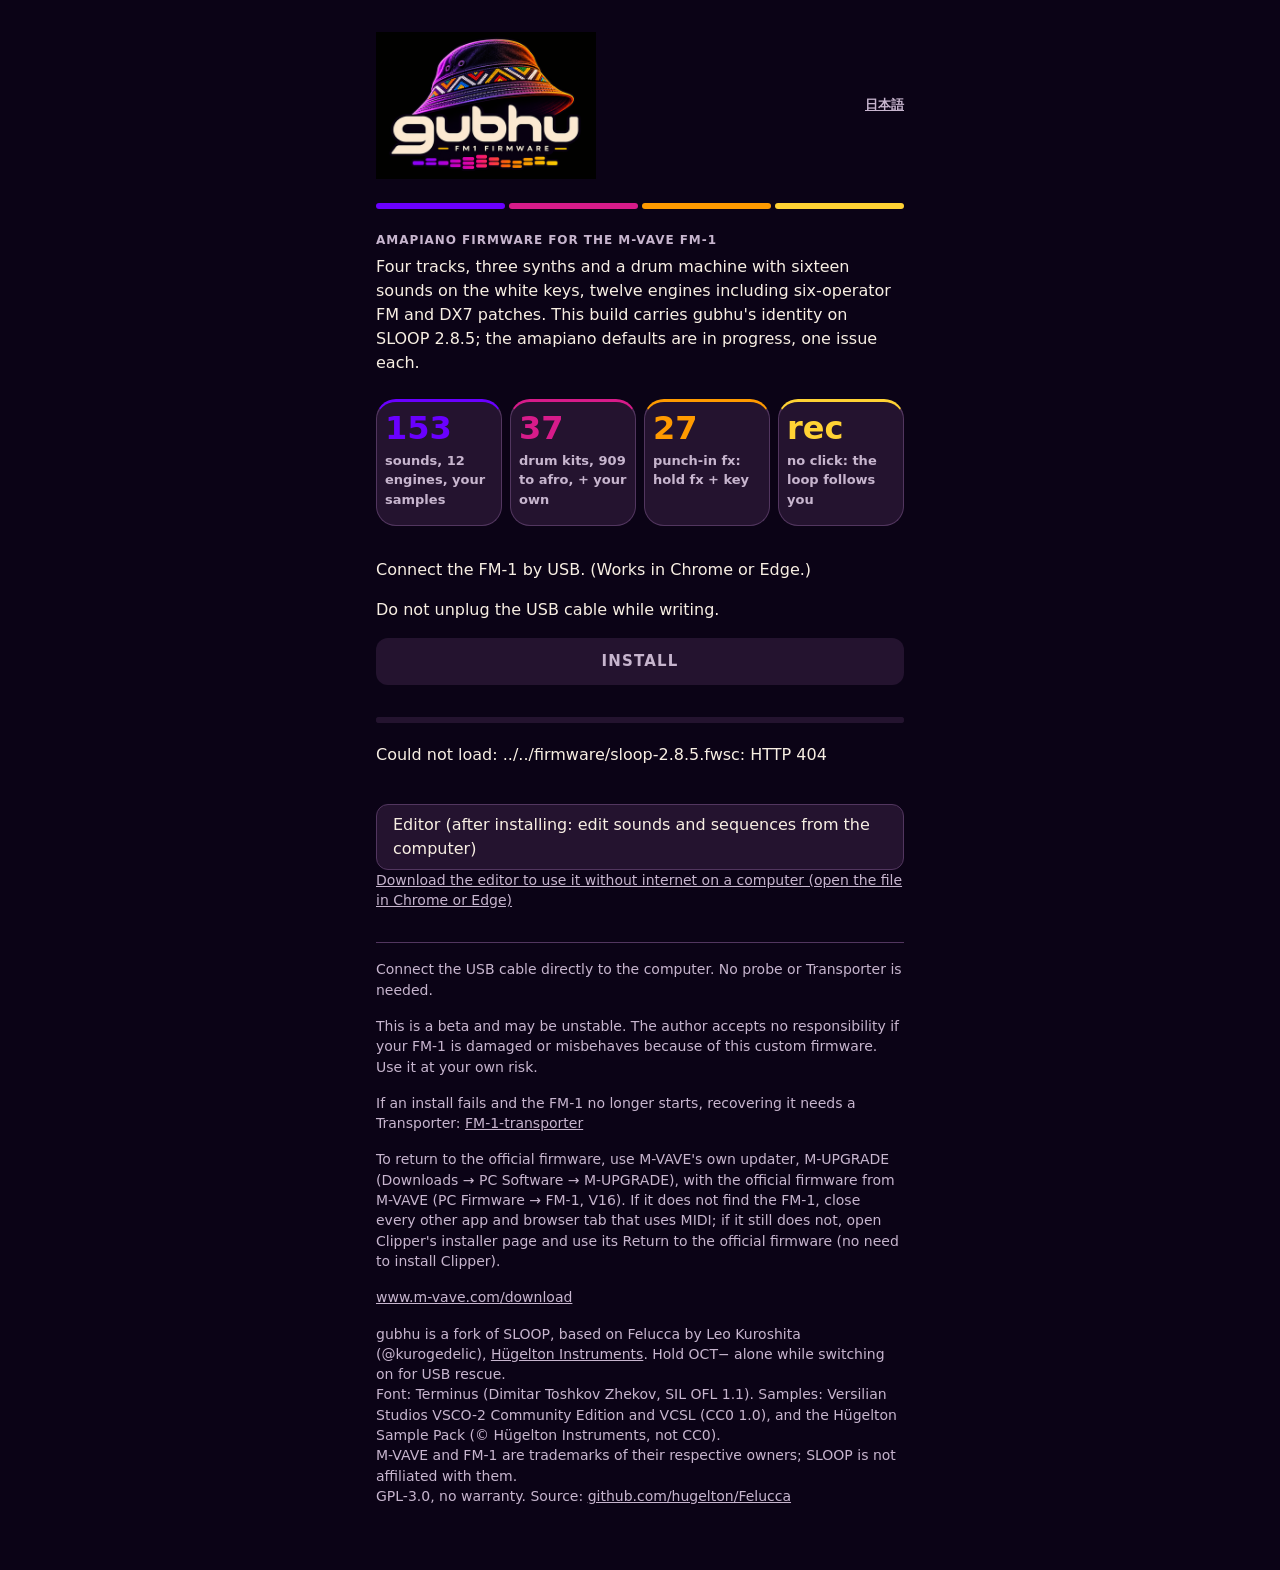
==== docs/webapp/installer/index.html @ ec26dfc2 "design: adopt DESIGN.md, compile its tokens into the site DESIGN.md becomes the source of truth for " ====
<!doctype html>
<!-- SPDX-License-Identifier: GPL-3.0-only
     Copyright (C) 2026 Leo Kuroshita (@kurogedelic), Hügelton Instruments -->
<html lang="en">
<head>
<meta charset="utf-8">
<meta name="viewport" content="width=device-width, initial-scale=1">
<title>gubhu installer</title>
<!--PWA--><link rel="manifest" href="../sloop.webmanifest"><meta name="theme-color" content="#0B0316"><link rel="icon" href="../icon-192.png"><!--/PWA-->
<style>
  /* Generated from DESIGN.md by tools/gen_tokens.py. Do not edit: edit DESIGN.md. */

:root {
  --color-primary: #6A00FF;
  --color-secondary: #D71B8A;
  --color-tertiary: #FF9A00;
  --color-neutral: #F8EFE3;
  --color-ink: #0B0316;
  --color-surface: #150B22;
  --color-surface-raised: #24132F;
  --color-surface-hover: #321844;
  --color-border: #52365F;
  --color-on-surface: #F8EFE3;
  --color-muted: #C7B5CE;
  --color-on-primary: #FFFFFF;
  --color-on-secondary: #FFFFFF;
  --color-on-tertiary: #0B0316;
  --color-fuchsia: #D71B8A;
  --color-sunset: #FF544E;
  --color-amber: #FF9A00;
  --color-maize: #FFD234;
  --color-turquoise: #25C5C4;
  --color-success: #50D3A5;
  --color-warning: #FFD234;
  --color-error: #FF6969;
  --color-focus: #FFD234;
  --color-light-surface: #F8EFE3;
  --color-light-on-surface: #0B0316;
  --color-light-muted: #54445D;
  --type-display-family: "Exo 2", ui-sans-serif, system-ui, -apple-system, "Segoe UI", sans-serif;
  --type-display-size: 48px;
  --type-display-weight: 800;
  --type-display-leading: 1.05;
  --type-display-tracking: -0.025em;
  --type-headline-lg-family: "Exo 2", ui-sans-serif, system-ui, -apple-system, "Segoe UI", sans-serif;
  --type-headline-lg-size: 32px;
  --type-headline-lg-weight: 700;
  --type-headline-lg-leading: 1.15;
  --type-headline-md-family: "Exo 2", ui-sans-serif, system-ui, -apple-system, "Segoe UI", sans-serif;
  --type-headline-md-size: 24px;
  --type-headline-md-weight: 700;
  --type-headline-md-leading: 1.2;
  --type-body-md-family: "Inter", ui-sans-serif, system-ui, -apple-system, "Segoe UI", sans-serif;
  --type-body-md-size: 16px;
  --type-body-md-weight: 400;
  --type-body-md-leading: 1.5;
  --type-body-sm-family: "Inter", ui-sans-serif, system-ui, -apple-system, "Segoe UI", sans-serif;
  --type-body-sm-size: 14px;
  --type-body-sm-weight: 400;
  --type-body-sm-leading: 1.45;
  --type-label-md-family: "Inter", ui-sans-serif, system-ui, -apple-system, "Segoe UI", sans-serif;
  --type-label-md-size: 13px;
  --type-label-md-weight: 600;
  --type-label-md-leading: 1.3;
  --type-telemetry-family: "JetBrains Mono", ui-monospace, SFMono-Regular, Menlo, monospace;
  --type-telemetry-size: 14px;
  --type-telemetry-weight: 500;
  --type-telemetry-leading: 1.3;
  --type-hardware-label-family: "Exo 2", ui-sans-serif, system-ui, -apple-system, "Segoe UI", sans-serif;
  --type-hardware-label-size: 12px;
  --type-hardware-label-weight: 700;
  --type-hardware-label-leading: 1.2;
  --type-hardware-label-tracking: 0.08em;
  --rounded-none: 0px;
  --rounded-xs: 4px;
  --rounded-sm: 8px;
  --rounded-md: 12px;
  --rounded-lg: 20px;
  --rounded-xl: 28px;
  --rounded-full: 999px;
  --space-none: 0px;
  --space-xs: 4px;
  --space-sm: 8px;
  --space-md: 16px;
  --space-lg: 24px;
  --space-xl: 32px;
  --space-xxl: 48px;
}

.t-display {
  font-family: var(--type-display-family);
  font-size: var(--type-display-size);
  font-weight: var(--type-display-weight);
  line-height: var(--type-display-leading);
  letter-spacing: var(--type-display-tracking);
}

.t-headline-lg {
  font-family: var(--type-headline-lg-family);
  font-size: var(--type-headline-lg-size);
  font-weight: var(--type-headline-lg-weight);
  line-height: var(--type-headline-lg-leading);
}

.t-headline-md {
  font-family: var(--type-headline-md-family);
  font-size: var(--type-headline-md-size);
  font-weight: var(--type-headline-md-weight);
  line-height: var(--type-headline-md-leading);
}

.t-body-md {
  font-family: var(--type-body-md-family);
  font-size: var(--type-body-md-size);
  font-weight: var(--type-body-md-weight);
  line-height: var(--type-body-md-leading);
}

.t-body-sm {
  font-family: var(--type-body-sm-family);
  font-size: var(--type-body-sm-size);
  font-weight: var(--type-body-sm-weight);
  line-height: var(--type-body-sm-leading);
}

.t-label-md {
  font-family: var(--type-label-md-family);
  font-size: var(--type-label-md-size);
  font-weight: var(--type-label-md-weight);
  line-height: var(--type-label-md-leading);
}

.t-telemetry {
  font-family: var(--type-telemetry-family);
  font-size: var(--type-telemetry-size);
  font-weight: var(--type-telemetry-weight);
  line-height: var(--type-telemetry-leading);
}

.t-hardware-label {
  font-family: var(--type-hardware-label-family);
  font-size: var(--type-hardware-label-size);
  font-weight: var(--type-hardware-label-weight);
  line-height: var(--type-hardware-label-leading);
  letter-spacing: var(--type-hardware-label-tracking);
}

.g-app-shell {
  background-color: #0B0316;
  color: #F8EFE3;
}

.g-panel {
  background-color: #150B22;
  color: #F8EFE3;
  border-color: #52365F;
  border-radius: 20px;
}

.g-button-primary {
  background-color: #6A00FF;
  color: #FFFFFF;
  border-radius: 12px;
}

.g-button-secondary {
  background-color: #24132F;
  color: #F8EFE3;
  border-radius: 12px;
}

.g-button-warm {
  background-color: #FFD234;
  color: #0B0316;
  border-radius: 12px;
}

.g-active-step {
  background-color: #FFD234;
  color: #0B0316;
  border-radius: 4px;
}

.g-inactive-step {
  background-color: #24132F;
  color: #F8EFE3;
  border-radius: 4px;
}

.g-status-error {
  background-color: #FF6969;
  color: #0B0316;
}

.g-light-panel {
  background-color: #F8EFE3;
  color: #0B0316;
}

  /* gubhu installer. Every colour, radius and type step comes from DESIGN.md through web/tokens.css
     (tools/gen_tokens.py). This block only names them for this page and sets layout. */
  :root { --bg: var(--color-ink); --fg: var(--color-on-surface); --dim: var(--color-muted);
          --tile: var(--color-surface-raised); --line: var(--color-border);
          --blue: var(--color-primary); --green: var(--color-secondary);
          --yellow: var(--color-tertiary); --orange: var(--color-maize); --red: var(--color-error); }
  :root[data-theme="light"] { --bg: var(--color-light-surface); --fg: var(--color-light-on-surface);
          --dim: var(--color-light-muted); --line: var(--color-light-muted);
          --tile: var(--color-light-surface);
          --tile: color-mix(in srgb, var(--color-light-on-surface) 7%, var(--color-light-surface)); }
  /* Light mode keeps the accent on the border, not on the number: amber and maize are
     decorative there, and neither reaches AA as text on ivory. */
  :root[data-theme="light"] .tile b { color: var(--fg); }
  :root[data-theme="light"] :focus-visible { outline-color: var(--color-primary); }
  * { box-sizing: border-box; }
  body { margin: 0; background: var(--bg); color: var(--fg);
         font-family: var(--type-body-md-family); font-size: var(--type-body-md-size);
         font-weight: var(--type-body-md-weight); line-height: var(--type-body-md-leading); }
  main { max-width: 560px; margin: 0 auto; padding: var(--space-xl) var(--space-md) var(--space-xxl); }
  .top { display: flex; align-items: center; justify-content: space-between; gap: var(--space-md); }
  .logo img { display: block; width: 220px; height: auto; }
  .lang { font-family: var(--type-label-md-family); font-size: var(--type-label-md-size);
          font-weight: var(--type-label-md-weight); color: var(--dim); cursor: pointer;
          text-decoration: underline; background: none; border: 0; padding: 0; text-transform: lowercase; }
  .strip { display: flex; gap: var(--space-xs); height: 6px; margin: var(--space-lg) 0 var(--space-lg); }
  .strip i { flex: 1; border-radius: var(--rounded-full); }
  .strip i:nth-child(1) { background: var(--blue); } .strip i:nth-child(2) { background: var(--green); }
  .strip i:nth-child(3) { background: var(--yellow); } .strip i:nth-child(4) { background: var(--orange); }
  h1 { font-family: var(--type-hardware-label-family); font-size: var(--type-hardware-label-size);
       font-weight: var(--type-hardware-label-weight); line-height: var(--type-hardware-label-leading);
       letter-spacing: var(--type-hardware-label-tracking); text-transform: uppercase;
       color: var(--dim); margin: 0 0 var(--space-sm); }
  .lead { font-size: var(--type-body-md-size); line-height: var(--type-body-md-leading);
          margin: 0 0 var(--space-lg); }
  .tiles { display: grid; grid-template-columns: repeat(4, 1fr); gap: var(--space-sm); margin: 0 0 var(--space-xl); }
  .tile { background: var(--tile); border: 1px solid var(--line); border-top: 3px solid var(--c);
          border-radius: var(--rounded-lg); padding: var(--space-sm) var(--space-sm) var(--space-md);
          min-height: 96px; }
  .tile b { display: block; font-family: var(--type-headline-lg-family); font-size: var(--type-headline-lg-size);
            font-weight: var(--type-headline-lg-weight); line-height: var(--type-headline-lg-leading); color: var(--c); }
  .tile span { display: block; font-family: var(--type-label-md-family); font-size: var(--type-label-md-size);
               font-weight: var(--type-label-md-weight); color: var(--dim); text-transform: lowercase;
               margin-top: var(--space-xs); }
  p { margin: 0 0 var(--space-md); }
  button#go { font-family: var(--type-hardware-label-family); font-size: 15px;
              font-weight: var(--type-hardware-label-weight); line-height: 1;
              background: var(--color-primary); color: var(--color-on-primary); border: 0;
              border-radius: var(--rounded-md); padding: var(--space-md) 0; width: 100%;
              cursor: pointer; letter-spacing: .08em; text-transform: uppercase; }
  button#go:disabled { background: var(--tile); color: var(--dim); cursor: default; }
  #status { margin-top: var(--space-md); min-height: 1.6em; font-variant-numeric: tabular-nums; }
  .small { color: var(--dim); font-size: var(--type-body-sm-size); line-height: var(--type-body-sm-leading); }
  .small a, a { color: inherit; }
  :focus-visible { outline: 2px solid var(--color-focus); outline-offset: 2px; }
  progress { -webkit-appearance: none; appearance: none; width: 100%; height: 6px;
             margin-top: var(--space-md); border: 0; border-radius: var(--rounded-full); background: var(--tile); }
  progress::-webkit-progress-bar { background: var(--tile); border-radius: var(--rounded-full); }
  progress::-webkit-progress-value { background: var(--color-primary); border-radius: var(--rounded-full); }
  progress::-moz-progress-bar { background: var(--color-primary); border-radius: var(--rounded-full); }
  pre { color: var(--dim); font-family: var(--type-telemetry-family); font-size: 11px; white-space: pre-wrap;
        margin-top: var(--space-sm); max-height: 160px; overflow: auto; }
  hr { border: 0; border-top: 1px solid var(--line); margin: var(--space-xl) 0 var(--space-md); }
  [hidden] { display: none !important; }
  button.ed { font: inherit; color: var(--fg); border: 0; cursor: pointer; }
  .ed { display: inline-block; margin: var(--space-sm) 0 0; padding: var(--space-sm) var(--space-md);
        background: var(--tile); border: 1px solid var(--line); border-radius: var(--rounded-md);
        text-decoration: none; }
  details { margin: var(--space-lg) 0 0; } summary { cursor: pointer; font-weight: 600; }
  button#stock-go { font-family: var(--type-label-md-family); font-size: var(--type-body-sm-size);
                    line-height: 1; font-weight: var(--type-label-md-weight); background: var(--tile);
                    color: var(--fg); border: 1px solid var(--line); border-radius: var(--rounded-md);
                    padding: var(--space-sm) var(--space-md); cursor: pointer; }
  button#stock-go:disabled { color: var(--dim); cursor: default; }
  @media (max-width: 560px) { .tiles { grid-template-columns: repeat(2, 1fr); } .logo img { width: 190px; } }
</style>
</head>
<body>
<main>
  <div class="top"><div class="logo"><img src="[data-uri]" alt="gubhu" width="480" height="320"></div><button class="lang" id="lang"></button></div>
  <div class="strip"><i></i><i></i><i></i><i></i></div>
  
  
  <h1>Amapiano firmware for the M-VAVE FM-1</h1>
  <p class="lead">Four tracks, three synths and a drum machine with sixteen sounds on the white keys, twelve engines including six-operator FM and DX7 patches. This build carries gubhu's identity on SLOOP 2.8.5; the amapiano defaults are in progress, one issue each.</p>
  <div class="tiles">
    <div class="tile" style="--c: var(--blue)"><b>153</b><span>sounds, 12 engines, your samples</span></div>
    <div class="tile" style="--c: var(--green)"><b>37</b><span>drum kits, 909 to afro, + your own</span></div>
    <div class="tile" style="--c: var(--yellow)"><b>27</b><span>punch-in fx: hold fx + key</span></div>
    <div class="tile" style="--c: var(--orange)"><b>rec</b><span>no click: the loop follows you</span></div>
  </div>
  <p data-t="intro"></p>
  <p data-t="warn"></p>
  <p><button id="go" disabled data-t="install"></button></p>
  <progress id="bar" max="100" value="0"></progress>
  <p id="status"></p>
  <pre id="log"></pre>
  <a class="ed" href="../editor/" data-t="editor"></a>
  <p class="small"><a href="../editor/sloop-editor.html" download="sloop-editor-2.8.5.html" data-t="edOffline"></a></p>
  <p><button id="app" class="ed" hidden data-t="appInstall"></button></p>
  <hr>
  <p class="small" data-t="direct"></p>
  <p class="small" data-t="beta"></p>
  <p class="small"><span data-t="brick"></span>
    <a href="https://github.com/kurogedelic/FM-1-transporter" target="_blank" rel="noopener">FM-1-transporter</a></p>
  <p class="small" data-t="back"></p>
  <p class="small"><a href="https://www.m-vave.com/download" target="_blank" rel="noopener">www.m-vave.com/download</a></p>
  <p class="small">gubhu is a fork of SLOOP, based on Felucca by Leo Kuroshita (@kurogedelic), <a href="https://hugelton.com" target="_blank" rel="noopener">Hügelton Instruments</a>.
    Hold OCT− alone while switching on for USB rescue.<br>
    Font: Terminus (Dimitar Toshkov Zhekov, SIL OFL 1.1). Samples: Versilian Studios VSCO-2 Community Edition and VCSL (CC0 1.0), and the Hügelton Sample Pack (© Hügelton Instruments, not CC0).<br>
    M-VAVE and FM-1 are trademarks of their respective owners; SLOOP is not affiliated with them.<br>
    <span data-t="license"></span> <a href="https://github.com/hugelton/Felucca" target="_blank" rel="noopener">github.com/hugelton/Felucca</a></p>
</main>
<script type="module">
// SPDX-License-Identifier: GPL-3.0-only
// Copyright (C) 2026 Leo Kuroshita (@kurogedelic), Hügelton Instruments
//
// FM-1 .fwsc packages in the browser: the package identity and the image the
// device reads during an update.

const BLOCKS = 20, BLK = 0x30, KEEP = 0x2F;

// the package identity ("FM-1_904"): one marker byte after each of the first 20 blocks
function productOf(fwsc) {
  if (fwsc.length < BLOCKS * BLK) throw new Error("not an FM-1 package (too short)");
  let s = "";
  for (let i = 0; i < BLOCKS; i++) {
    const m = fwsc[i * BLK + KEEP];
    if (m !== 0x7D) s += String.fromCharCode((m - i - 1) & 0xFF);
  }
  return s;
}

// the image the device addresses during an update: the .fwsc without the 20 marker bytes
function logicalImage(fwsc) {
  const out = new Uint8Array(fwsc.length - BLOCKS);
  for (let i = 0; i < BLOCKS; i++) out.set(fwsc.subarray(i * BLK, i * BLK + KEEP), i * KEEP);
  out.set(fwsc.subarray(BLOCKS * BLK), BLOCKS * KEEP);
  return out;
}

// The official FM-1 V15 (M-VAVE Downloads -> PC Firmware -> FM-1 V15, FM-1.fwsc), for the return to the
// official firmware: only that exact file is accepted (its SHA-256 pins every byte: the loader, the app, the
// layout; the name of the file proves nothing). The digest is the one Felucca 1.0 pins.
const STOCK_V15_SHA256 = "db1642b2b6fa5c2cccb11ffd13878068bb28601678d3644049f99dc40e7edb8a";
const STOCK_V15_SIZE = 699956;
const STOCK_V15_PRODUCT = "FM-1_015";

async function sha256hex(bytes) {
  const d = await crypto.subtle.digest("SHA-256", bytes);
  return [...new Uint8Array(d)].map((x) => x.toString(16).padStart(2, "0")).join("");
}

async function validateStockPackage(bytes) {
  if (bytes.length !== STOCK_V15_SIZE || await sha256hex(bytes) !== STOCK_V15_SHA256 || productOf(bytes) !== STOCK_V15_PRODUCT)
    throw new Error("select the unmodified official FM-1 V15 file (FM-1.fwsc)");
  return { product: STOCK_V15_PRODUCT, image: logicalImage(bytes) };
}

// SPDX-License-Identifier: GPL-3.0-only
// Copyright (C) 2026 Leo Kuroshita (@kurogedelic), Hügelton Instruments
//
// The FM-1 USB-MIDI update protocol (M-UPGRADE compatible) over WebMIDI.
// Step 1: the running firmware reads parts of the package and stages the update
// loader. Step 2: the loader reads the whole image and writes it. In both steps
// the device sends cmd 0x30 read requests on the logical image and we answer.

const HS_QUERY = [0xF0, 0x00, 0x32, 0x45, 0x00, 0x00, 0x00, 0x40, 0x7F, 0xF7];
const UPGRADE = [0xF0, 0x22, 0x24, 0x35, 0x7F, 0xF7];
const MAXDATA = 512;
const sleep = (ms) => new Promise((r) => setTimeout(r, ms));
const IS_OTA = (id) => /^ota-/i.test(id.model);
// the update loader of SLOOP / Felucca packages ("ota-FM-1_9XX"). A device left in the update mode of another
// firmware (the stock updater's loader) is never written: its loader may lay the image out differently.
const OUR_LOADER = (id) => /^ota-FM-1_9\d\d$/i.test(id.text);
// the MIDI ports the installer may probe (never other gear): the FM-1 under SLOOP / Felucca ("Felucca"), under
// CLIPPER ("Clipper", its sister firmware), under a firmware named after itself ("SLOOP"), the update loaders, and
// the names Windows / macOS give the stock firmware
const FM1_PORT = /fm-1|felucca|sloop|clipper|ota|composite|sinco|usb-midi/i;

// errors carry a code the pages translate: notfound, model, stopped, noloader, lost, noreturn,
// mismatch (detail: the identity the device reports), badreq, foreign (detail: the loader's identity)
function fail(code, msg, detail = "") { const e = new Error(msg); e.code = code; e.detail = detail; return e; }

function pack7(data) {
  const out = []; let acc = 0, nb = 0;
  for (const b of data) {
    acc |= b << nb; nb += 8;
    while (nb >= 7) { out.push(acc & 0x7F); acc >>>= 7; nb -= 7; }
  }
  if (nb) out.push(acc & 0x7F);
  return out;
}

function unpack7(s) {
  const out = []; let acc = 0, nb = 0;
  for (const b of s) {
    acc |= (b & 0x7F) << nb; nb += 7;
    while (nb >= 8) { out.push(acc & 0xFF); acc >>>= 8; nb -= 8; }
  }
  return out;
}

function response(addr, data, fl = 0) {
  const len = data.length;
  const body = [0x00, 0x59, 0x30, (len + 8) & 0xFF, ((len + 8) >> 8) & 0xFF, 0, fl,
    addr & 0xFF, (addr >>> 8) & 0xFF, (addr >>> 16) & 0xFF, (addr >>> 24) & 0xFF,
    len & 0xFF, (len >> 8) & 0xFF, 0, ...data];
  let s = 0;
  for (let i = 6; i < body.length; i++) s += body[i];
  body.push(~s & 0xFF);
  return [0xF0, ...pack7(body), 0xF7];
}

function parseRequest(pkt) {
  if (pkt[0] !== 0xF0 || pkt[pkt.length - 1] !== 0xF7) return null;
  const u = unpack7(pkt.slice(1, -1));
  if (u.length !== 15 || u[0] !== 0 || u[1] !== 0x59 || u[2] !== 0x30) return null;
  let s = 0;
  for (let i = 6; i < 14; i++) s += u[i];
  if ((~s & 0xFF) !== u[14]) return null;
  return { fl: u[6], addr: (u[7] | (u[8] << 8) | (u[9] << 16) | (u[10] << 24)) >>> 0, len: u[11] | (u[12] << 8) | (u[13] << 16) };
}

function parseIdentity(pkt) {
  const d = unpack7(pkt.slice(1, -1));
  if (d.length !== 34 || d[0] !== 0 || d[1] !== 0x59 || d[2] !== 0x11) return null;
  const txt = String.fromCharCode(...d.slice(6, 33)).replace(/\0+$/, "");
  const m = /^([^_]+)_(\d+)$/.exec(txt);
  return m ? { text: txt, model: m[1], version: parseInt(m[2], 10) } : null;
}

// one MIDI in/out pair with a SysEx queue
class Link {
  constructor(input, output) {
    this.input = input; this.output = output; this.q = []; this.waiter = null;
    input.onmidimessage = (ev) => {
      if (ev.data[0] !== 0xF0) return;
      this.q.push(Array.from(ev.data));
      if (this.waiter) { const w = this.waiter; this.waiter = null; w(); }
    };
  }
  get lost() { return this.input.state === "disconnected" || this.output.state === "disconnected"; }
  // false when the port is gone (unplugged): WebMIDI throws on a disconnected output
  send(bytes) {
    try { this.output.send(bytes); return true; } catch (_) { return false; }
  }
  drain() { this.q.length = 0; }
  async read(ms) {
    if (!this.q.length) {
      let tm;
      await Promise.race([new Promise((r) => { this.waiter = r; }), new Promise((r) => { tm = setTimeout(r, ms); })]);
      clearTimeout(tm);
      this.waiter = null;
    }
    return this.q.shift() || null;
  }
  // detach the callback only; do NOT close the MIDI ports. find()/probe() reuse the same input across
  // several output candidates (e.g. the always-present "Microsoft GS Wavetable Synth" is probed before
  // the FM-1's own output), and closing the input between candidates raced its re-open and broke the
  // handshake with a device that is present ("FM-1 not found" with the port listed). Leaving ports open
  // is the long-standing behaviour.
  close() { this.input.onmidimessage = null; }
}

async function handshake(link, tries = 3) {
  link.drain();
  for (let t = 0; t < tries; t++) {
    if (!link.send(HS_QUERY)) return null;
    const end = Date.now() + 1000;
    while (Date.now() < end) {
      const p = await link.read(end - Date.now());
      if (!p) break;
      const id = parseIdentity(p);
      if (id) return id;
    }
  }
  return null;
}

class Updater {
  constructor(access, log) {
    this.access = access;
    this.log = log || (() => {});
  }

  // one input against its candidate outputs: the matching port first (same name, or one name contains
  // the other, so input "Felucca" pairs with output "MIDIOUT2 (Felucca)" without probing unrelated
  // outputs like "Microsoft GS Wavetable Synth"), then (the fallback) any live output. A pair counts
  // only when it answers the FM-1 handshake and passes the filter.
  async probe(input, outs, filter) {
    if (input.state === "disconnected") return null;
    const live = outs.filter((o) => o.state !== "disconnected");
    const nm = input.name || "";
    const named = live.filter((o) => o.name === nm || (nm && o.name && (o.name.includes(nm) || nm.includes(o.name))));
    for (const output of (named.length ? named : live)) {
      try { await input.open(); await output.open(); } catch (_) { continue; }
      const link = new Link(input, output);
      const id = await handshake(link, 2);
      if (id && (!filter || filter(id))) return { link, id, name: input.name };
      link.close();
    }
    return null;
  }

  // the FM-1 (or its update loader) among the MIDI ports. Named ports first (fast, and other gear is
  // never touched). With deep=true (hunting the re-enumerated update loader only), if no named port
  // matched, the remaining ports are probed too and accepted SOLELY when they answer the FM-1 handshake
  // (other gear returns no valid identity). Windows often names the update loader generically (e.g.
  // "USB MIDI Device"), so a name filter alone misses it and the loader seems to "not appear": this
  // handshake fallback is what makes the loader reliably found, without probing other gear when looking
  // for the running firmware (which always names itself).
  async find(filter, deep = false) {
    const outs = [...this.access.outputs.values()];
    const inputs = [...this.access.inputs.values()].filter((i) => i.state !== "disconnected");
    for (const input of inputs)
      if (FM1_PORT.test(input.name || "")) {
        const dev = await this.probe(input, outs, filter);
        if (dev) return dev;
      }
    if (deep)
      for (const input of inputs)
        if (!FM1_PORT.test(input.name || "")) {
          const dev = await this.probe(input, outs, filter);
          if (dev) return dev;
        }
    return null;
  }

  // the MIDI inputs there are, for the "not found" message: " (MIDI: a, b)" (a port the installer skipped shows)
  seen() {
    const names = [...this.access.inputs.values()].filter((p) => p.state !== "disconnected").map((p) => p.name || "?");
    return names.length ? ` (MIDI: ${names.join(", ")})` : " (MIDI: none)";
  }

  async waitFor(filter, ms, deep = false) {
    const end = Date.now() + ms;
    while (Date.now() < end) {
      const dev = await this.find(filter, deep);
      if (dev) return dev;
      await sleep(1000);
    }
    return null;
  }

  // serve read requests until the device asks for one of the finish addresses; stops early
  // when the port disappears (lost: true) instead of waiting out idleMs
  async serve(link, image, finishAddr, idleMs, onProgress) {
    let served = 0, last = Date.now();
    for (;;) {
      const pkt = await link.read(1000);
      if (!pkt) {
        if (link.lost) return { served, finished: false, lost: true };
        if (Date.now() - last > idleMs) return { served, finished: false };
        continue;
      }
      const r = parseRequest(pkt);
      if (!r) continue;
      last = Date.now();
      if (r.addr === 0xE0000000 || r.addr === 0xF0000000) {
        link.send(response(r.addr, [...new TextEncoder().encode("success"), 0]));
        if (r.addr === finishAddr) return { served, finished: true };
        continue;
      }
      if (r.len > MAXDATA || r.addr + r.len > image.length) throw fail("badreq", `bad request ${r.addr.toString(16)}+${r.len}`);
      await sleep(10);
      if (!link.send(response(r.addr, Array.from(image.subarray(r.addr, r.addr + r.len)), r.fl))) {
        return { served, finished: false, lost: true };
      }
      served++;
      if (onProgress) onProgress(served, r.addr);
    }
  }

  // full install: running firmware -> loader -> new firmware
  async install(image, product, onStep) {
    const step = onStep || (() => {});
    const dev = await this.find((id) => !IS_OTA(id));
    if (!dev) throw fail("notfound", "FM-1 not found (USB cable, and no other app using it?)", this.seen());
    const [model] = product.split("_");
    if (dev.id.model !== model) { dev.link.close(); throw fail("model", `the device is ${dev.id.text}, the package is for ${product}`); }
    step("start", dev.id.text);
    dev.link.send(UPGRADE);
    await sleep(2000);
    const s1 = await this.serve(dev.link, image, 0xE0000000, 8000, (n) => step("verify", n));
    dev.link.close();
    if (!s1.finished) throw fail(s1.lost ? "lost" : "stopped", `the device ${s1.lost ? "was disconnected" : "stopped"} after ${s1.served} requests: nothing was written`);
    step("loader");
    await sleep(3000);
    const ota = await this.waitFor(IS_OTA, 60000, true);
    if (!ota) throw fail("noloader", "the update loader did not appear. Replug the USB cable and press Install again: the device stays in update mode until it is finished.", this.seen());
    const s2 = await this.write(ota, image, step);
    if (!s2.finished) throw fail(s2.lost ? "lost" : "stopped", `the loader ${s2.lost ? "was disconnected" : "stopped"} after ${s2.served} requests. Replug and press Install again to resume.`);
    step("reboot");
    await sleep(3000);
    const back = await this.waitFor((id) => !IS_OTA(id), 60000);
    if (!back) throw fail("noreturn", "the device did not come back: power-cycle it");
    back.link.close();
    if (back.id.text !== product) throw fail("mismatch", `installed, but the device reports ${back.id.text}`, back.id.text);
    step("done", back.id.text);
    return back.id.text;
  }

  // step 2 with the loader found by find()/waitFor()
  async write(ota, image, step) {
    ota.link.send(UPGRADE);
    await sleep(2000);
    const s2 = await this.serve(ota.link, image, 0xF0000000, 180000, (n) => step("write", n));
    ota.link.close();
    return s2;
  }

  // resume: the device is already in update mode (loader) -> true when the write finished. Only SLOOP's
  // own loader is resumed, except for the return to the official firmware (opts.product: the official
  // package, its identity checked once the FM-1 is back, after Felucca 1.0): that one is the official
  // loader's own image, as M-UPGRADE would write it
  async resume(image, onStep, opts = {}) {
    const ota = await this.find(IS_OTA, true);
    if (!ota) return false;
    if (!OUR_LOADER(ota.id) && !opts.product) {
      ota.link.close();
      throw fail("foreign", `the FM-1 is in the update mode of another firmware (${ota.id.text}): finish that update with its own updater`, ota.id.text);
    }
    const step = onStep || (() => {});
    if (!(await this.write(ota, image, step)).finished) return false;
    if (opts.product) {
      step("reboot");
      await sleep(3000);
      const back = await this.waitFor((id) => !IS_OTA(id), 60000);
      if (!back) throw fail("noreturn", "the FM-1 did not come back after the write: power-cycle it");
      back.link.close();
      if (back.id.text !== opts.product) throw fail("mismatch", `written, but the FM-1 reports ${back.id.text}`, back.id.text);
      step("done", back.id.text);
    }
    return true;
  }
}

const $ = (id) => document.getElementById(id);
const TEXT = {
  ja: {
    intro: "FM-1 を USB で接続してください。（Chrome か Edge で使えます）",
    warn: "書き込み中は USB を抜かないでください。",
    install: "インストール", other: "English",
    editor: "エディタ（インストール後、パソコンから音色やシーケンスを編集）",
    edOffline: "エディタをダウンロード（パソコンでインターネットなしで使う：ファイルを Chrome / Edge で開く）",
    appInstall: "アプリとしてインストール（エディタとインストーラーがオフラインで使える・Android も）",
    direct: "USB ケーブルはパソコンに直接つないでください。Probe や Transporter などの機材は不要です。",
    brick: "万一インストールに失敗して起動しなくなった場合は、復旧に Transporter が必要です:",
    beta: "これはベータ版で、不安定な場合があります。このカスタムファームウェアを使ったことで FM-1 が壊れたり不具合が起きたりしても、作者は一切の責任を負いません。自己責任でお使いください。",
    back: "公式ファームウェアに戻すには、M-VAVE 公式のアップデーター M-UPGRADE（Downloads → PC Software → M-UPGRADE）と公式ファームウェア（PC Firmware → FM-1、V16）が必要です。",
    nomidi: "このブラウザでは使えません。Chrome か Edge で開いてください。", loadfail: "読み込めませんでした: ",
    start: "開始します", verify: "確認中", loader: "書き込みモードに切り替え中", write: "書き込み中",
    reboot: "再起動中", done: "完了しました", stopped: "途中で止まりました。USB を挿し直してもう一度押してください。",
    error: "エラー: ",
    denied: "MIDI（SysEx）の使用が許可されませんでした。アドレスバーのサイト設定で MIDI を許可して、もう一度押してください。",
    notfound: "FM-1 が見つかりません。USB ケーブル（データ通信用か）を確かめ、MIDI を使う他のアプリを閉じてから、もう一度押してください。",
    model: "接続されている機器は FM-1 ではありません。",
    lost: "USB の接続が切れました。挿し直してもう一度押してください。",
    noloader: "書き込みモードの FM-1 が見つかりません。USB を挿し直してもう一度押してください（終わるまで書き込みモードのままです）。",
    noreturn: "FM-1 が戻ってきません。電源を入れ直してください。",
    mismatch: "書き込みは終わりましたが、FM-1 が別のバージョンを報告しています: ",
    foreign: "FM-1 は別のファームウェアの書き込みモードです。そのアップデーター（M-UPGRADE）で書き込みを終えてから、もう一度インストールしてください: ",
    badpkg: "インストールするファイルが壊れています。ページを再読み込みしてください。",
    leave: "書き込み中です。ページを閉じないでください。",
    license: "GPL-3.0、無保証。ソース:",
    stockTitle: "公式ファームウェア（V15）に戻す",
    stockHelp: "M-VAVE のサイトから公式の FM-1 V15 をダウンロードし、中の FM-1.fwsc（変更していないもの）を選んでください。ファイルはこのブラウザの中で確認され、どこにも送られません。",
    stockBackup: "公式ファームウェアは SLOOP の曲・プロジェクト・サンプルを開けません。先にエディタでバックアップを保存してください（Projects → Backup）。SLOOP を入れ直せば、エディタから復元できます。",
    stockEditor: "エディタを開いてバックアップする", stockSaved: "バックアップをパソコンに保存しました",
    stockFile: "公式の FM-1.fwsc", stockGo: "公式 V15 をインストール",
    stockValid: "公式 V15 を確認しました", stockBad: "公式 V15 ではありません: ",
    stockConfirm: "FM-1 に公式 V15 をインストールします。SLOOP の曲は公式ファームウェアでは開けません。バックアップは保存しましたか？",
    stockFinish: "FM-1 は SLOOP の書き込みモードです。先に「インストール」で SLOOP の書き込みを終えてから、公式 V15 に戻してください。",
    back: "公式ファームウェアに戻すには、M-VAVE 公式のアップデーター M-UPGRADE（Downloads → PC Software → M-UPGRADE）と公式ファームウェアを使ってください。FM-1 が見つからない場合は、MIDI を使う他のアプリとブラウザのタブを閉じてください。それでも見つからない場合は、Clipper のインストールページを開き、その「Return to the official firmware」を使ってください（Clipper を入れる必要はありません）。",
  },
  en: {
    intro: "Connect the FM-1 by USB. (Works in Chrome or Edge.)",
    warn: "Do not unplug the USB cable while writing.",
    install: "Install", other: "日本語",
    editor: "Editor (after installing: edit sounds and sequences from the computer)",
    edOffline: "Download the editor to use it without internet on a computer (open the file in Chrome or Edge)",
    appInstall: "Install the app (the editor and the installer offline, Android too)",
    direct: "Connect the USB cable directly to the computer. No probe or Transporter is needed.",
    brick: "If an install fails and the FM-1 no longer starts, recovering it needs a Transporter:",
    beta: "This is a beta and may be unstable. The author accepts no responsibility if your FM-1 is damaged or misbehaves because of this custom firmware. Use it at your own risk.",
    back: "To go back to the official firmware you need M-VAVE's official updater, M-UPGRADE (Downloads → PC Software → M-UPGRADE), and the official firmware (PC Firmware → FM-1, V16).",
    nomidi: "This browser cannot do it. Open the page in Chrome or Edge.", loadfail: "Could not load: ",
    start: "Starting", verify: "Verifying", loader: "Switching to update mode", write: "Writing",
    reboot: "Restarting", done: "Done", stopped: "Stopped. Replug the USB cable and press Install again.",
    error: "Error: ",
    denied: "MIDI (SysEx) access was not allowed. Allow MIDI in the site settings (address bar) and press Install again.",
    notfound: "FM-1 not found. Check the USB cable (a data cable), close other apps that use MIDI, and press Install again.",
    model: "The connected device is not an FM-1.",
    lost: "The USB connection was lost. Replug it and press Install again.",
    noloader: "The FM-1 in update mode was not found. Replug the USB cable and press Install again (it stays in update mode until it is finished).",
    noreturn: "The FM-1 did not come back. Power-cycle it.",
    mismatch: "Written, but the FM-1 reports another version: ",
    foreign: "The FM-1 is in the update mode of another firmware. Finish that update with its own updater (M-UPGRADE), then press Install again: ",
    badpkg: "The file to install is damaged. Reload the page.",
    leave: "Writing. Do not close the page.",
    license: "GPL-3.0, no warranty. Source:",
    stockTitle: "Return to the official firmware (V15)",
    stockHelp: "Download the official FM-1 V15 from M-VAVE and select the FM-1.fwsc inside it, unmodified. The file is checked in this browser; it is not sent anywhere.",
    stockBackup: "The official firmware cannot open SLOOP's music, projects or samples. Save a backup with the editor first (Projects → Backup); reinstall SLOOP and restore it from the editor whenever you want them back.",
    stockEditor: "Open the editor to back up", stockSaved: "I saved a backup on this computer",
    stockFile: "The official FM-1.fwsc", stockGo: "Install the official V15",
    stockValid: "Official V15 verified", stockBad: "Not the official V15: ",
    stockConfirm: "Install the official V15 on the FM-1? The official firmware cannot open SLOOP's music. Did you save a backup?",
    stockFinish: "The FM-1 is in SLOOP's update mode. Press Install to finish the SLOOP update first, then return to the official V15.",
    back: "To return to the official firmware, use M-VAVE's own updater, M-UPGRADE (Downloads → PC Software → M-UPGRADE), with the official firmware from M-VAVE (PC Firmware → FM-1, V16). If it does not find the FM-1, close every other app and browser tab that uses MIDI; if it still does not, open Clipper's installer page and use its Return to the official firmware (no need to install Clipper).",
  },
};
let lang = (navigator.language || "en").toLowerCase().startsWith("ja") ? "ja" : "en";
const t = (k) => TEXT[lang][k];
let lastKey = null, lastArg = "";
function applyLang() {
  document.documentElement.lang = lang;
  document.querySelectorAll("[data-t]").forEach((e) => { e.textContent = t(e.dataset.t); });
  $("lang").textContent = t("other");
  if (lastKey) $("status").textContent = t(lastKey) + lastArg;
}
$("lang").addEventListener("click", () => { lang = lang === "ja" ? "en" : "ja"; applyLang(); });
applyLang();
/* the site without internet (SLOOP 2.6, webapp/sw.js): opened once online, the installer, the firmware and the
 * editor work offline too, still on https (Android: a downloaded file opens as content://, where Chrome refuses MIDI) */
if ("serviceWorker" in navigator && /^https?:$/.test(location.protocol))
  navigator.serviceWorker.register("../sw.js").catch(() => {});
{
  let ask = null;
  window.addEventListener("beforeinstallprompt", (e) => { e.preventDefault(); ask = e; $("app").hidden = false; });
  window.addEventListener("appinstalled", () => { ask = null; $("app").hidden = true; });
  $("app").addEventListener("click", async () => {
    if (!ask) return;
    ask.prompt();
    await ask.userChoice.catch(() => {});
    ask = null;
    $("app").hidden = true;
  });
}
const sayK = (k, arg = "") => { lastKey = k; lastArg = arg; $("status").textContent = t(k) + arg; };
const say = (txt) => { lastKey = null; $("status").textContent = txt; };
const log = (t) => { $("log").textContent += t + "\n"; };
let image = null;
const meta = {"version": "2.8.5", "product": "FM-1_900", "pkg": "../../firmware/sloop-2.8.5.fwsc", "sha256": "b0446effb840740a3aa5c386ce004e79334e4f833d48d82a9eb5edbfde92ae67"};

let writing = false;
const lockAll = (on) => {
  writing = on;
  $("go").disabled = on || !image;
};
window.addEventListener("beforeunload", (e) => { if (writing) { e.preventDefault(); e.returnValue = t("leave"); } });

(async () => {
  if (!navigator.requestMIDIAccess) { sayK("nomidi"); return; }
  try {
    /* (2.7) never the browser's old copy: a new build keeps the file's name (sloop-2.7.fwsc), and a copy kept from the
       build before is "damaged" here. no-cache asks the server first; a mismatch is fetched once more, bypassing the cache */
    const sha = async (pkg) => [...new Uint8Array(await crypto.subtle.digest("SHA-256", pkg))].map((b) => b.toString(16).padStart(2, "0")).join("");
    const get = async (cache) => {
      const r = await fetch(meta.pkg, { cache });
      if (!r.ok) throw new Error(`${meta.pkg}: HTTP ${r.status}`);
      return new Uint8Array(await r.arrayBuffer());
    };
    const check = meta.sha256 && self.crypto && crypto.subtle;
    let pkg = await get("no-cache");
    if (check && (await sha(pkg)) !== meta.sha256) pkg = await get("reload");
    if (productOf(pkg) !== meta.product) { sayK("badpkg"); return; }
    if (check) {                                       /* a damaged download is never offered (the loader checks its CRC too) */
      const h = await sha(pkg);
      if (h !== meta.sha256) { sayK("badpkg"); log(`sha256 ${h}, expected ${meta.sha256}`); return; }
    }
    image = logicalImage(pkg);
    say(`SLOOP ${meta.version}`);
    lockAll(writing);
  } catch (e) { sayK("loadfail", e.message); }
})();

const total = 74 + 1179;                           /* reads: step 1, step 2 (head + app area, SLOOP 2.0 loader) */
const step = (k, a) => {
  log(`${k} ${a ?? ""}`);
  if (k === "start") sayK("start");
  if (k === "verify") { sayK("verify"); $("bar").value = Math.min(100, (a / total) * 100); }
  if (k === "loader") sayK("loader");
  if (k === "write") { sayK("write"); $("bar").value = Math.min(100, ((74 + a) / total) * 100); }
  if (k === "reboot") sayK("reboot");
  if (k === "done") { $("bar").value = 100; sayK("done"); }
};
const failed = (e) => {
  if (e && e.code && TEXT[lang][e.code]) sayK(e.code, e.detail || "");
  else sayK("error", e && e.message);
  log(String(e && e.stack || e));
};

$("go").addEventListener("click", async () => {
  if (writing) return;
  lockAll(true);
  let midi;
  try { midi = await navigator.requestMIDIAccess({ sysex: true }); }
  catch (e) { sayK("denied"); lockAll(false); return; }
  try {
    const up = new Updater(midi, log);
    const ota = await up.find((id) => /^ota-/i.test(id.model), true);
    if (ota) {
      ota.link.close();
      sayK((await up.resume(image, step)) ? "done" : "stopped");
    } else {
      await up.install(image, meta.product, step);
    }
  } catch (e) { failed(e); }
  lockAll(false);
});

/* Returning to the official firmware is done with M-VAVE's own updater (M-UPGRADE): the in-browser
   revert was removed because it is not reliable on every system. The note under "stockTitle" points there. */
</script>
</body>
</html>
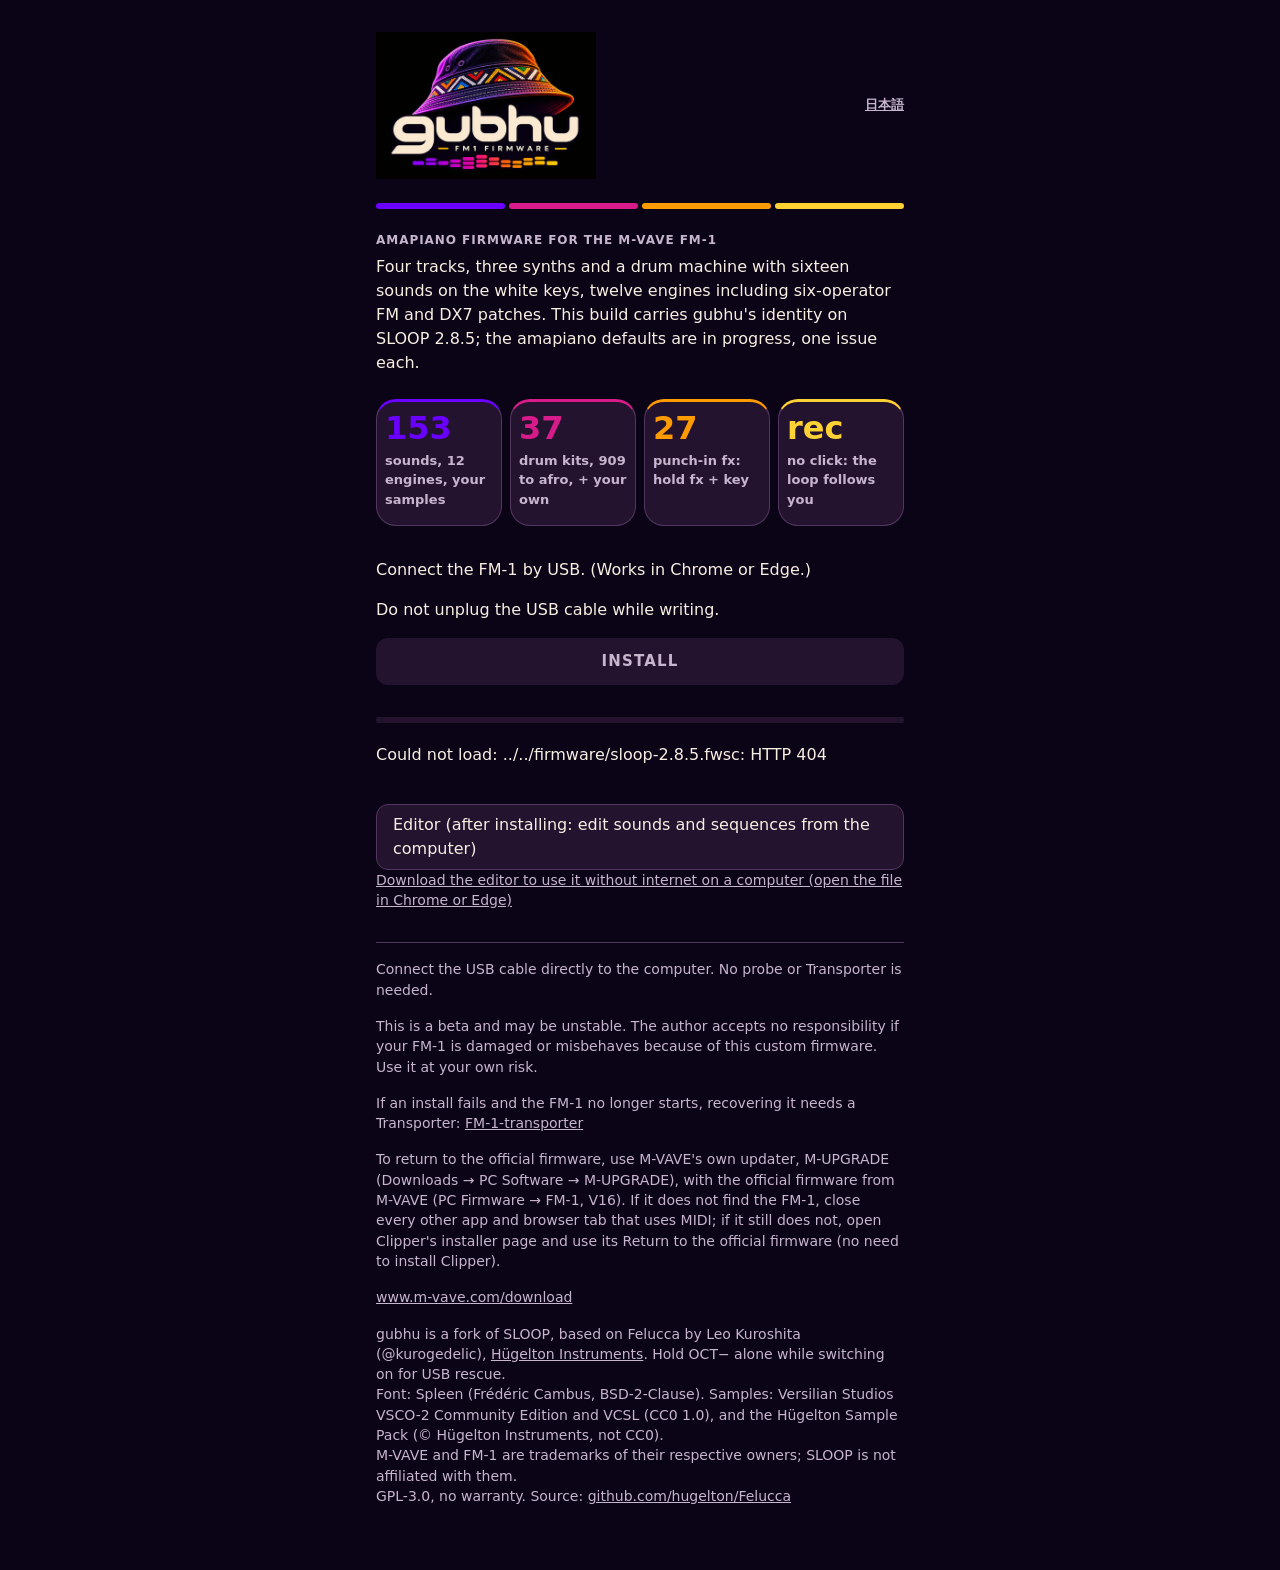
==== commit 8b7fccc4: "feat(theme): draw the panel in Spleen The screen still spoke in Terminus: a console face, and a larg" ====
--- a/docs/webapp/installer/index.html
+++ b/docs/webapp/installer/index.html
@@ -305,7 +305,7 @@
   <p class="small"><a href="https://www.m-vave.com/download" target="_blank" rel="noopener">www.m-vave.com/download</a></p>
   <p class="small">gubhu is a fork of SLOOP, based on Felucca by Leo Kuroshita (@kurogedelic), <a href="https://hugelton.com" target="_blank" rel="noopener">Hügelton Instruments</a>.
     Hold OCT− alone while switching on for USB rescue.<br>
-    Font: Terminus (Dimitar Toshkov Zhekov, SIL OFL 1.1). Samples: Versilian Studios VSCO-2 Community Edition and VCSL (CC0 1.0), and the Hügelton Sample Pack (© Hügelton Instruments, not CC0).<br>
+    Font: Spleen (Frédéric Cambus, BSD-2-Clause). Samples: Versilian Studios VSCO-2 Community Edition and VCSL (CC0 1.0), and the Hügelton Sample Pack (© Hügelton Instruments, not CC0).<br>
     M-VAVE and FM-1 are trademarks of their respective owners; SLOOP is not affiliated with them.<br>
     <span data-t="license"></span> <a href="https://github.com/hugelton/Felucca" target="_blank" rel="noopener">github.com/hugelton/Felucca</a></p>
 </main>
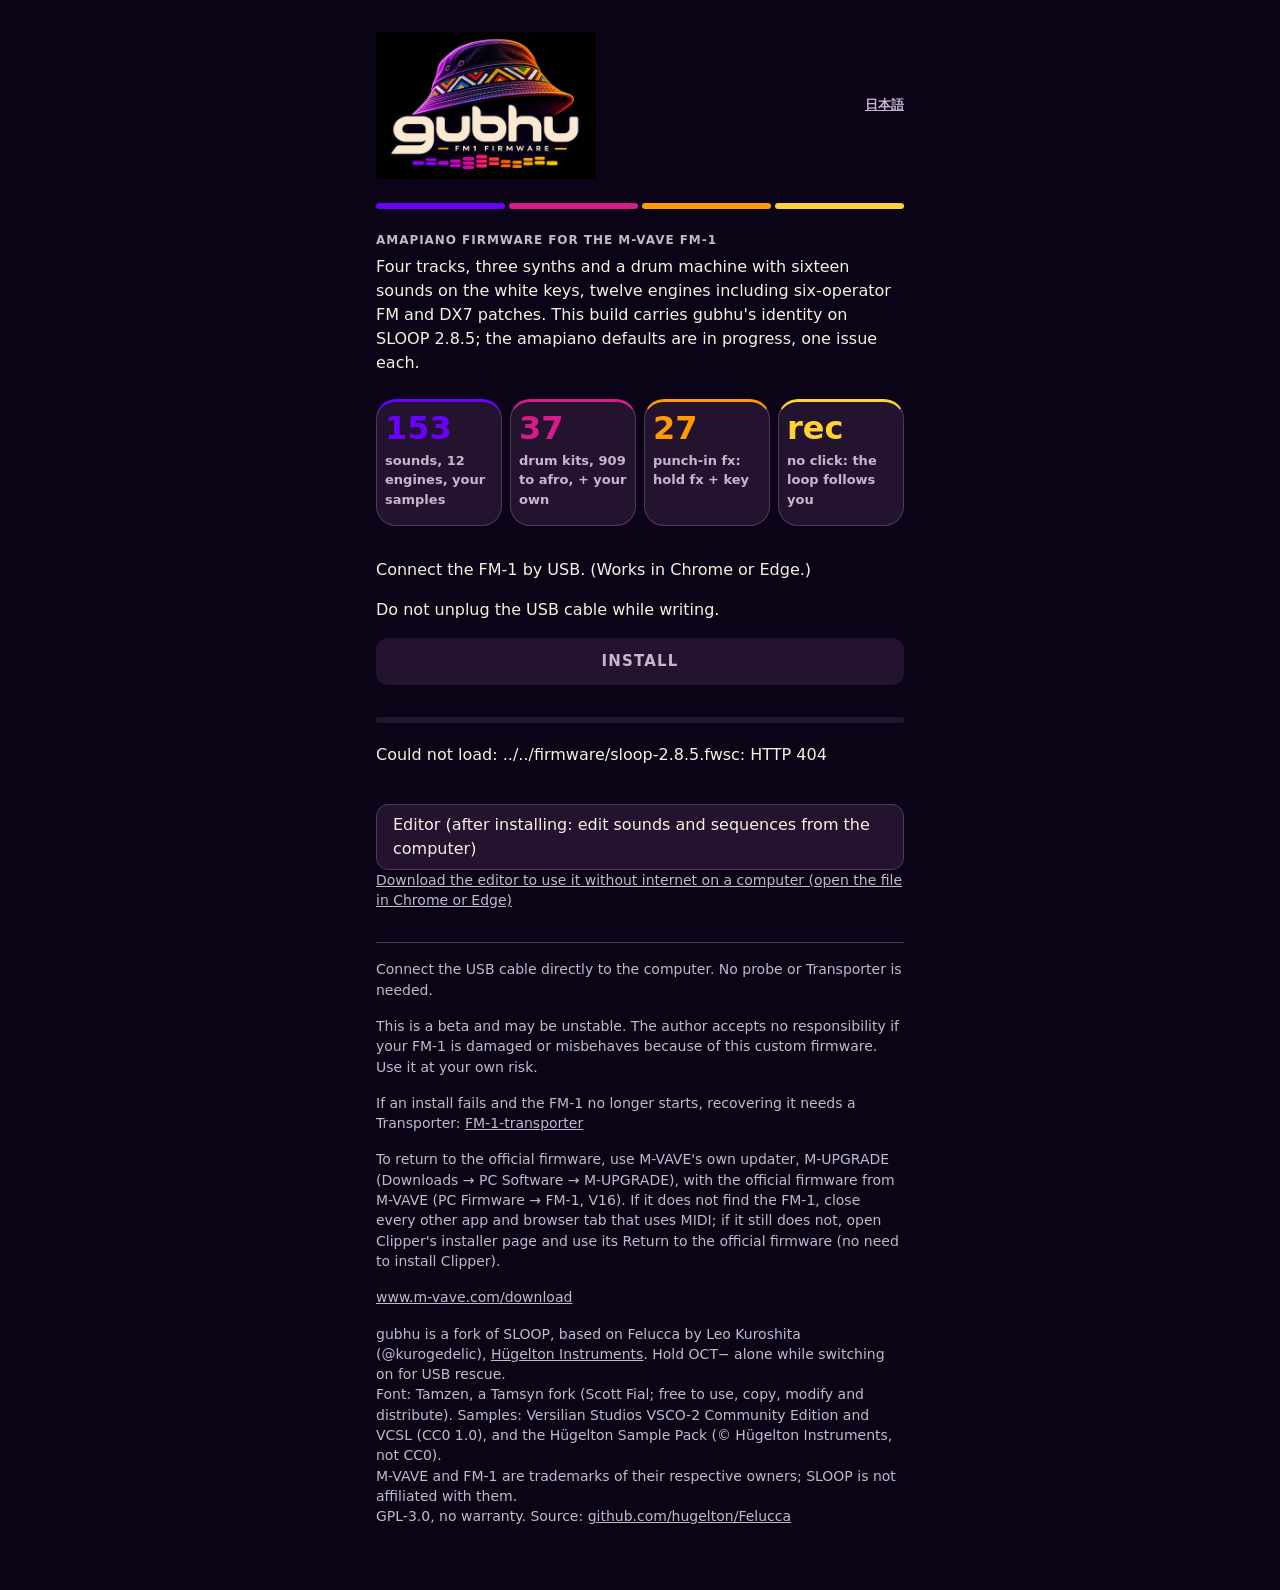
==== commit 2c205647: "feat(theme): set the panel in Tamzen Spleen answered the two things that were wrong with Terminus, b" ====
--- a/docs/webapp/installer/index.html
+++ b/docs/webapp/installer/index.html
@@ -305,7 +305,7 @@
   <p class="small"><a href="https://www.m-vave.com/download" target="_blank" rel="noopener">www.m-vave.com/download</a></p>
   <p class="small">gubhu is a fork of SLOOP, based on Felucca by Leo Kuroshita (@kurogedelic), <a href="https://hugelton.com" target="_blank" rel="noopener">Hügelton Instruments</a>.
     Hold OCT− alone while switching on for USB rescue.<br>
-    Font: Spleen (Frédéric Cambus, BSD-2-Clause). Samples: Versilian Studios VSCO-2 Community Edition and VCSL (CC0 1.0), and the Hügelton Sample Pack (© Hügelton Instruments, not CC0).<br>
+    Font: Tamzen, a Tamsyn fork (Scott Fial; free to use, copy, modify and distribute). Samples: Versilian Studios VSCO-2 Community Edition and VCSL (CC0 1.0), and the Hügelton Sample Pack (© Hügelton Instruments, not CC0).<br>
     M-VAVE and FM-1 are trademarks of their respective owners; SLOOP is not affiliated with them.<br>
     <span data-t="license"></span> <a href="https://github.com/hugelton/Felucca" target="_blank" rel="noopener">github.com/hugelton/Felucca</a></p>
 </main>
